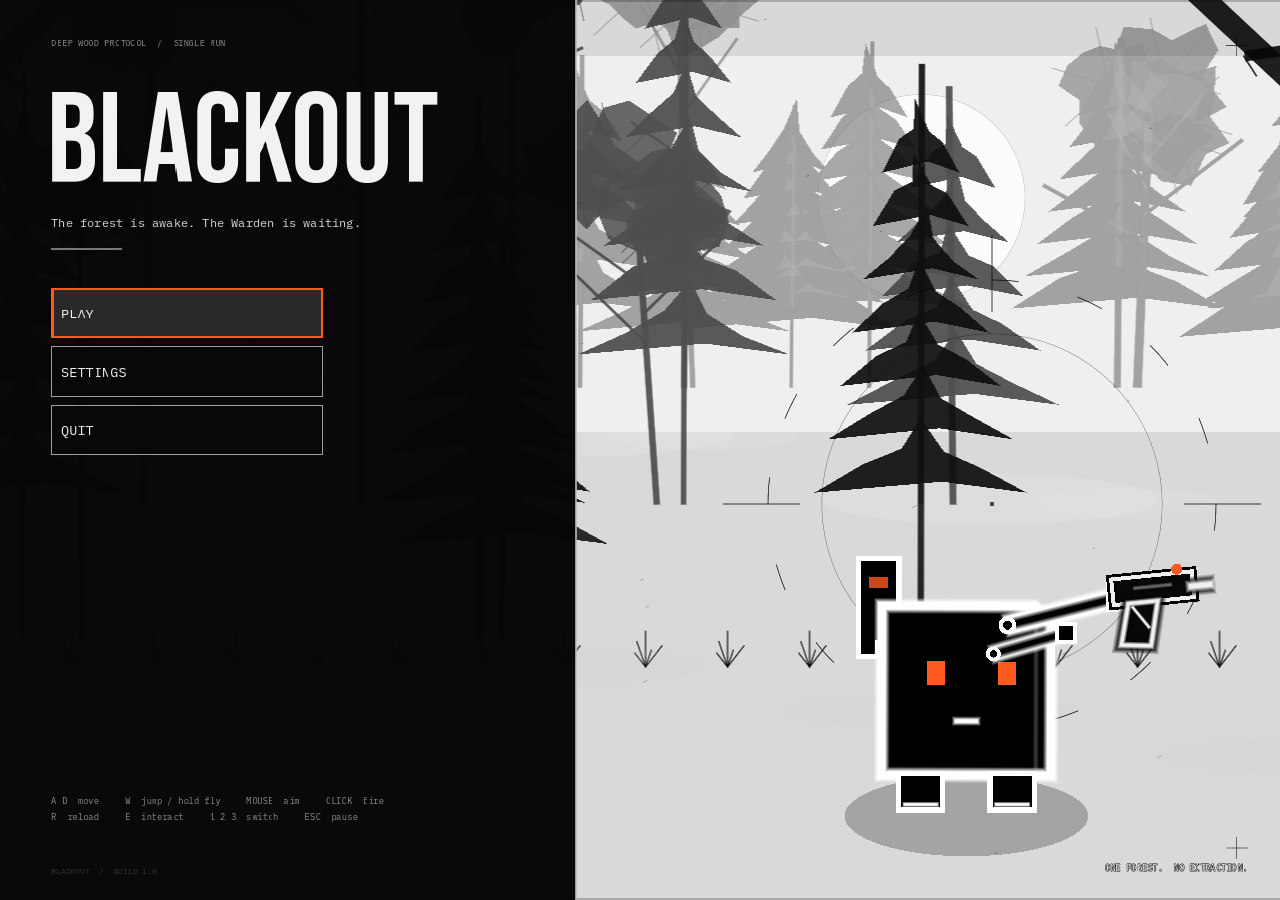
==== play/index.html @ 55192351 "Build BLACKOUT game site" ====
<!DOCTYPE html>
<html lang="en">
	<head>
		<meta charset="utf-8">
		<meta name="viewport" content="width=device-width, user-scalable=no, initial-scale=1.0">
		<title>BLACKOUT</title>
		<style>
html, body, #canvas {
	margin: 0;
	padding: 0;
	border: 0;
}

body {
	color: white;
	background-color: black;
	overflow: hidden;
	touch-action: none;
}

#canvas {
	display: block;
}

#canvas:focus {
	outline: none;
}

#status, #status-splash, #status-progress {
	position: absolute;
	left: 0;
	right: 0;
}

#status, #status-splash {
	top: 0;
	bottom: 0;
}

#status {
	background-color: #090909;
	display: flex;
	flex-direction: column;
	justify-content: center;
	align-items: center;
	visibility: hidden;
}

#status-splash {
	max-height: 100%;
	max-width: 100%;
	margin: auto;
}

#status-splash.show-image--false {
	display: none;
}

#status-splash.fullsize--true {
	height: 100%;
	width: 100%;
	object-fit: contain;
}

#status-splash.use-filter--false {
	image-rendering: pixelated;
}

#status-progress, #status-notice {
	display: none;
}

#status-progress {
	bottom: 10%;
	width: 50%;
	margin: 0 auto;
}

#status-notice {
	background-color: #5b3943;
	border-radius: 0.5rem;
	border: 1px solid #9b3943;
	color: #e0e0e0;
	font-family: 'Noto Sans', 'Droid Sans', Arial, sans-serif;
	line-height: 1.3;
	margin: 0 2rem;
	overflow: hidden;
	padding: 1rem;
	text-align: center;
	z-index: 1;
}
		</style>
		<link id="-gd-engine-icon" rel="icon" type="image/png" href="index.icon.png" />
<link rel="apple-touch-icon" href="index.apple-touch-icon.png"/>

	</head>
	<body>
		<canvas id="canvas">
			Your browser does not support the canvas tag.
		</canvas>

		<noscript>
			Your browser does not support JavaScript.
		</noscript>

		<div id="status">
			<img id="status-splash" class="show-image--false fullsize--true use-filter--true" src="index.png" alt="">
			<progress id="status-progress"></progress>
			<div id="status-notice"></div>
		</div>

		<script src="index.js"></script>
		<script>
const GODOT_CONFIG = {"args":[],"canvasResizePolicy":2,"emscriptenPoolSize":8,"ensureCrossOriginIsolationHeaders":true,"executable":"index","experimentalVK":false,"fileSizes":{"index.pck":4102528,"index.wasm":39513091},"focusCanvas":true,"gdextensionLibs":[],"godotPoolSize":4};
const GODOT_THREADS_ENABLED = false;
const engine = new Engine(GODOT_CONFIG);

(function () {
	const statusOverlay = document.getElementById('status');
	const statusProgress = document.getElementById('status-progress');
	const statusNotice = document.getElementById('status-notice');

	let initializing = true;
	let statusMode = '';

	function setStatusMode(mode) {
		if (statusMode === mode || !initializing) {
			return;
		}
		if (mode === 'hidden') {
			statusOverlay.remove();
			initializing = false;
			return;
		}
		statusOverlay.style.visibility = 'visible';
		statusProgress.style.display = mode === 'progress' ? 'block' : 'none';
		statusNotice.style.display = mode === 'notice' ? 'block' : 'none';
		statusMode = mode;
	}

	function setStatusNotice(text) {
		while (statusNotice.lastChild) {
			statusNotice.removeChild(statusNotice.lastChild);
		}
		const lines = text.split('\n');
		lines.forEach((line) => {
			statusNotice.appendChild(document.createTextNode(line));
			statusNotice.appendChild(document.createElement('br'));
		});
	}

	function displayFailureNotice(err) {
		console.error(err);
		if (err instanceof Error) {
			setStatusNotice(err.message);
		} else if (typeof err === 'string') {
			setStatusNotice(err);
		} else {
			setStatusNotice('An unknown error occurred.');
		}
		setStatusMode('notice');
		initializing = false;
	}

	const missing = Engine.getMissingFeatures({
		threads: GODOT_THREADS_ENABLED,
	});

	if (missing.length !== 0) {
		if (GODOT_CONFIG['serviceWorker'] && GODOT_CONFIG['ensureCrossOriginIsolationHeaders'] && 'serviceWorker' in navigator) {
			let serviceWorkerRegistrationPromise;
			try {
				serviceWorkerRegistrationPromise = navigator.serviceWorker.getRegistration();
			} catch (err) {
				serviceWorkerRegistrationPromise = Promise.reject(new Error('Service worker registration failed.'));
			}
			// There's a chance that installing the service worker would fix the issue
			Promise.race([
				serviceWorkerRegistrationPromise.then((registration) => {
					if (registration != null) {
						return Promise.reject(new Error('Service worker already exists.'));
					}
					return registration;
				}).then(() => engine.installServiceWorker()),
				// For some reason, `getRegistration()` can stall
				new Promise((resolve) => {
					setTimeout(() => resolve(), 2000);
				}),
			]).then(() => {
				// Reload if there was no error.
				window.location.reload();
			}).catch((err) => {
				console.error('Error while registering service worker:', err);
			});
		} else {
			// Display the message as usual
			const missingMsg = 'Error\nThe following features required to run Godot projects on the Web are missing:\n';
			displayFailureNotice(missingMsg + missing.join('\n'));
		}
	} else {
		setStatusMode('progress');
		engine.startGame({
			'onProgress': function (current, total) {
				if (current > 0 && total > 0) {
					statusProgress.value = current;
					statusProgress.max = total;
				} else {
					statusProgress.removeAttribute('value');
					statusProgress.removeAttribute('max');
				}
			},
		}).then(() => {
			setStatusMode('hidden');
		}, displayFailureNotice);
	}
}());
		</script>
	</body>
</html>
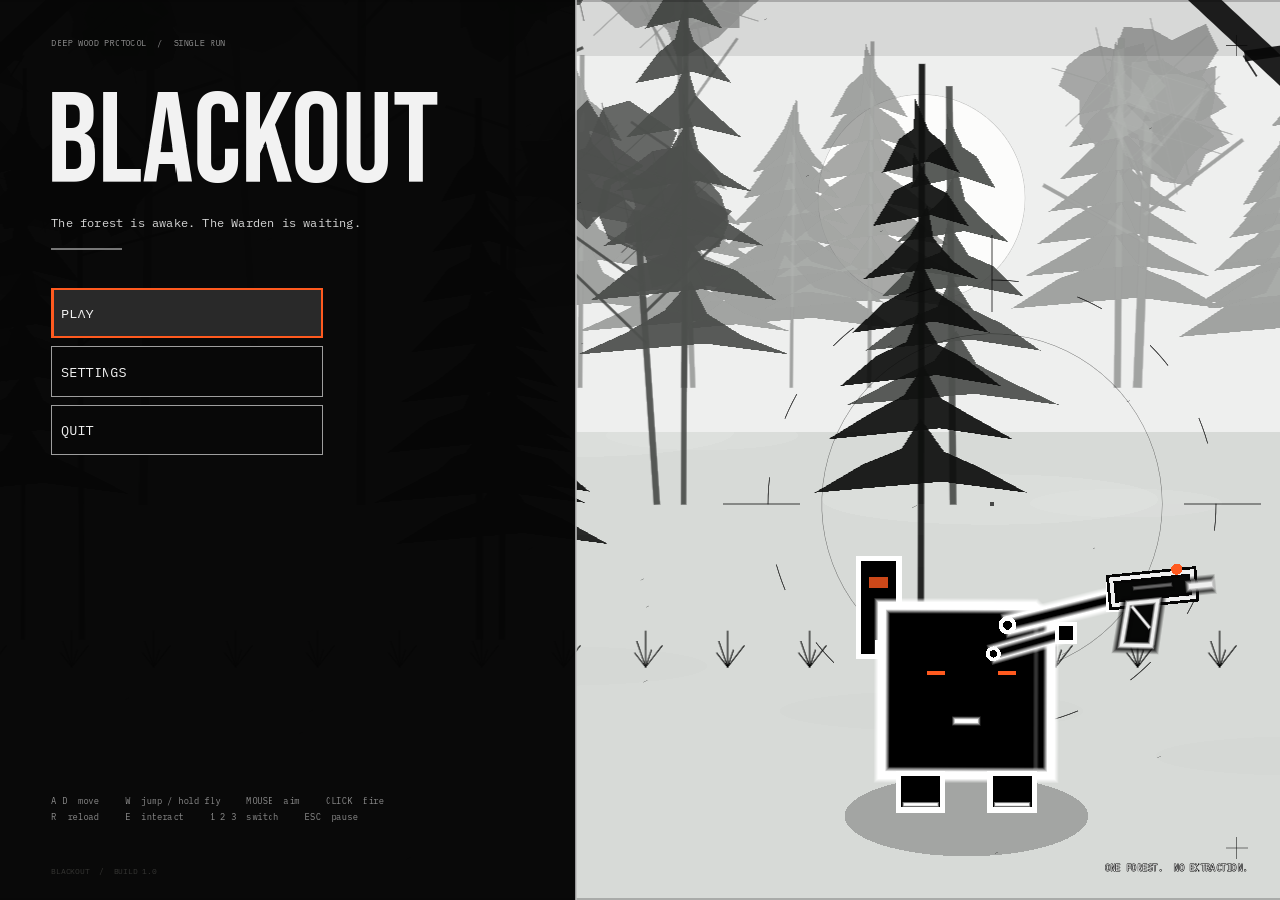
==== commit cc5b430b: "Add browser audio unlock" ====
--- a/play/index.html
+++ b/play/index.html
@@ -109,6 +109,7 @@
 			<div id="status-notice"></div>
 		</div>
 
+		<script src="audio-unlock.js"></script>
 		<script src="index.js"></script>
 		<script>
 const GODOT_CONFIG = {"args":[],"canvasResizePolicy":2,"emscriptenPoolSize":8,"ensureCrossOriginIsolationHeaders":true,"executable":"index","experimentalVK":false,"fileSizes":{"index.pck":4102528,"index.wasm":39513091},"focusCanvas":true,"gdextensionLibs":[],"godotPoolSize":4};
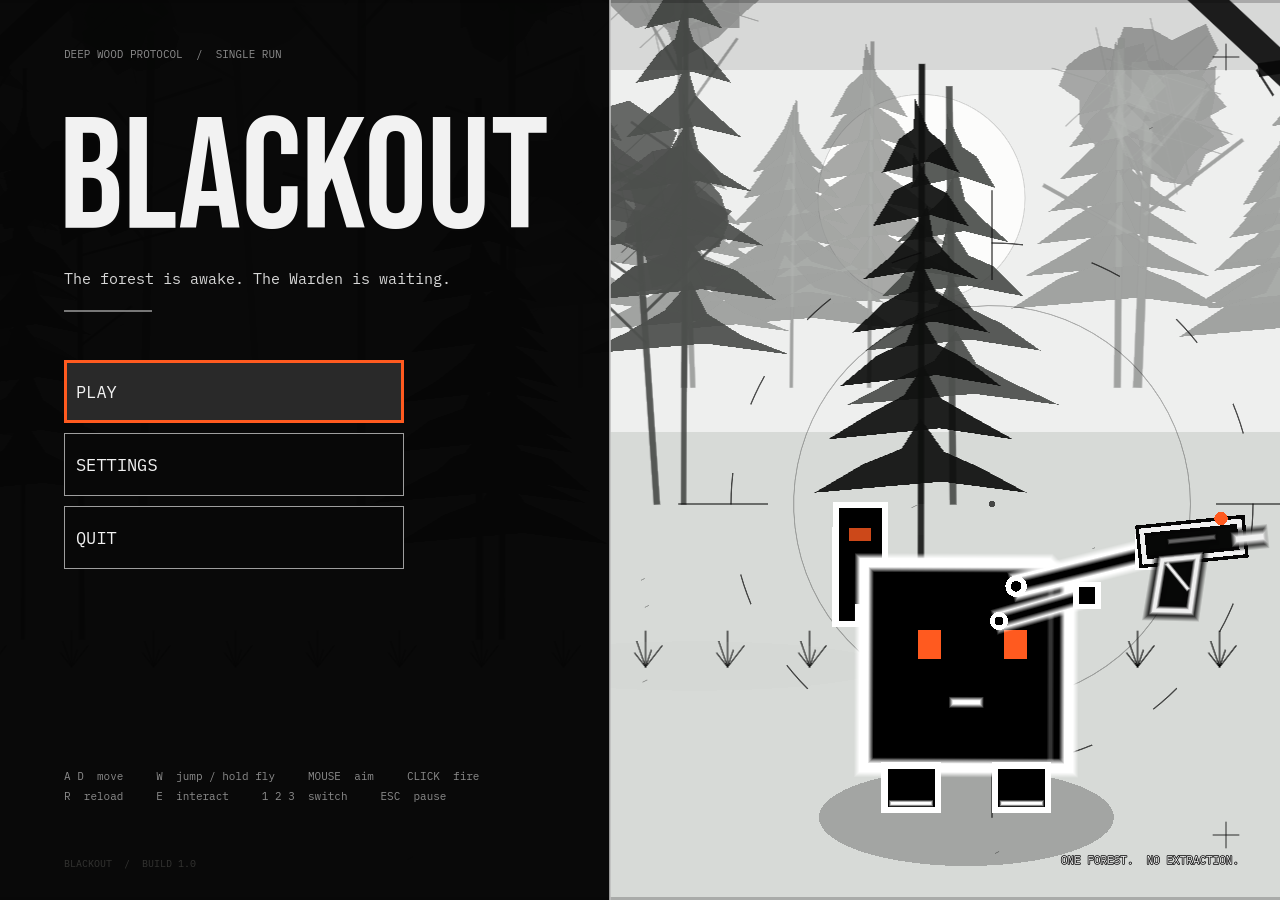
==== commit edf48cf1: "Ship optimized 1280x720 builds" ====
--- a/play/index.html
+++ b/play/index.html
@@ -112,7 +112,7 @@
 		<script src="audio-unlock.js"></script>
 		<script src="index.js"></script>
 		<script>
-const GODOT_CONFIG = {"args":[],"canvasResizePolicy":2,"emscriptenPoolSize":8,"ensureCrossOriginIsolationHeaders":true,"executable":"index","experimentalVK":false,"fileSizes":{"index.pck":4102528,"index.wasm":39513091},"focusCanvas":true,"gdextensionLibs":[],"godotPoolSize":4};
+const GODOT_CONFIG = {"args":[],"canvasResizePolicy":2,"emscriptenPoolSize":8,"ensureCrossOriginIsolationHeaders":true,"executable":"index","experimentalVK":false,"fileSizes":{"index.pck":4103968,"index.wasm":39513091},"focusCanvas":true,"gdextensionLibs":[],"godotPoolSize":4};
 const GODOT_THREADS_ENABLED = false;
 const engine = new Engine(GODOT_CONFIG);
 
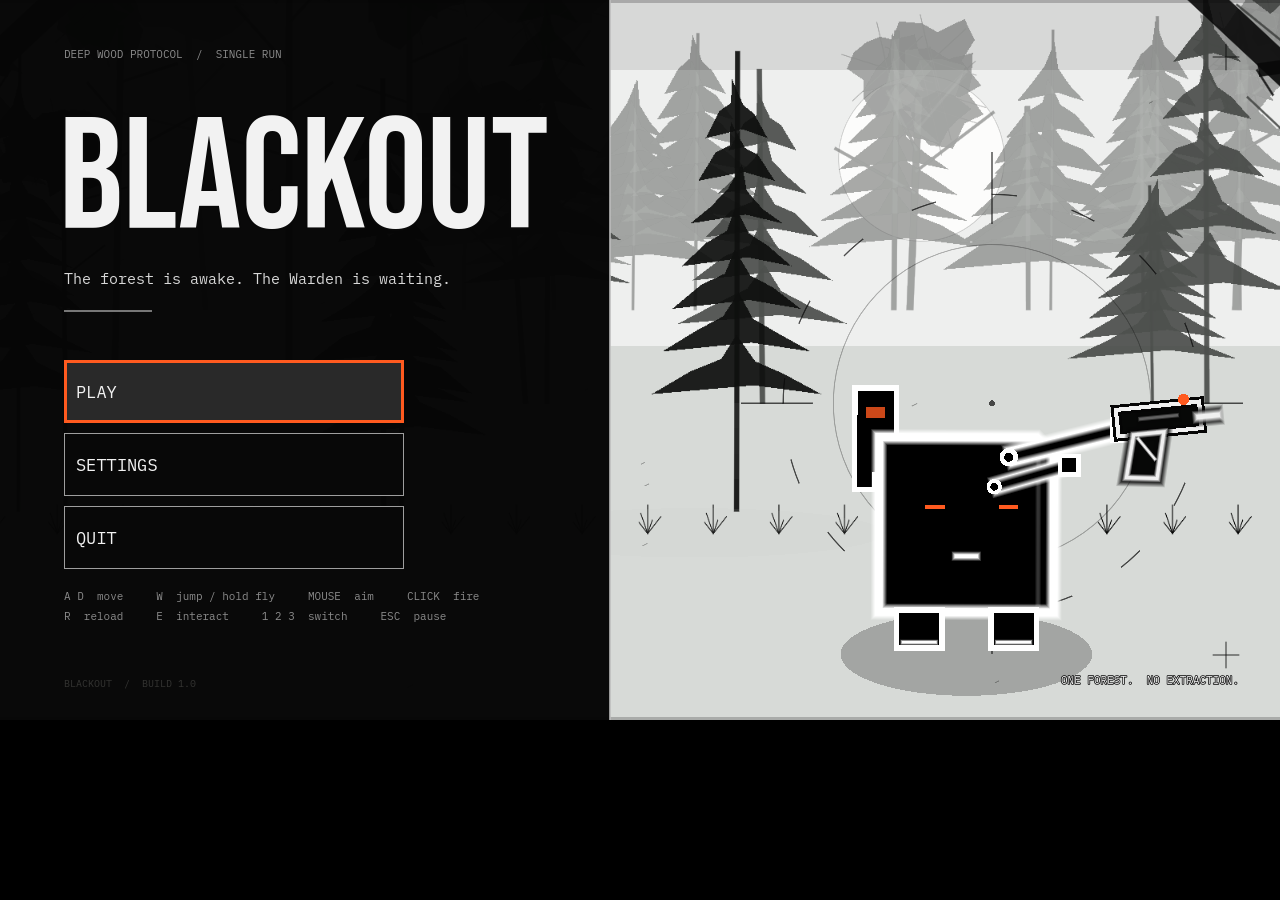
==== commit 248bfce4: "Cap web canvas to project resolution" ====
--- a/play/index.html
+++ b/play/index.html
@@ -112,7 +112,7 @@
 		<script src="audio-unlock.js"></script>
 		<script src="index.js"></script>
 		<script>
-const GODOT_CONFIG = {"args":[],"canvasResizePolicy":2,"emscriptenPoolSize":8,"ensureCrossOriginIsolationHeaders":true,"executable":"index","experimentalVK":false,"fileSizes":{"index.pck":4103968,"index.wasm":39513091},"focusCanvas":true,"gdextensionLibs":[],"godotPoolSize":4};
+const GODOT_CONFIG = {"args":[],"canvasResizePolicy":1,"emscriptenPoolSize":8,"ensureCrossOriginIsolationHeaders":true,"executable":"index","experimentalVK":false,"fileSizes":{"index.pck":4103968,"index.wasm":39513091},"focusCanvas":true,"gdextensionLibs":[],"godotPoolSize":4};
 const GODOT_THREADS_ENABLED = false;
 const engine = new Engine(GODOT_CONFIG);
 
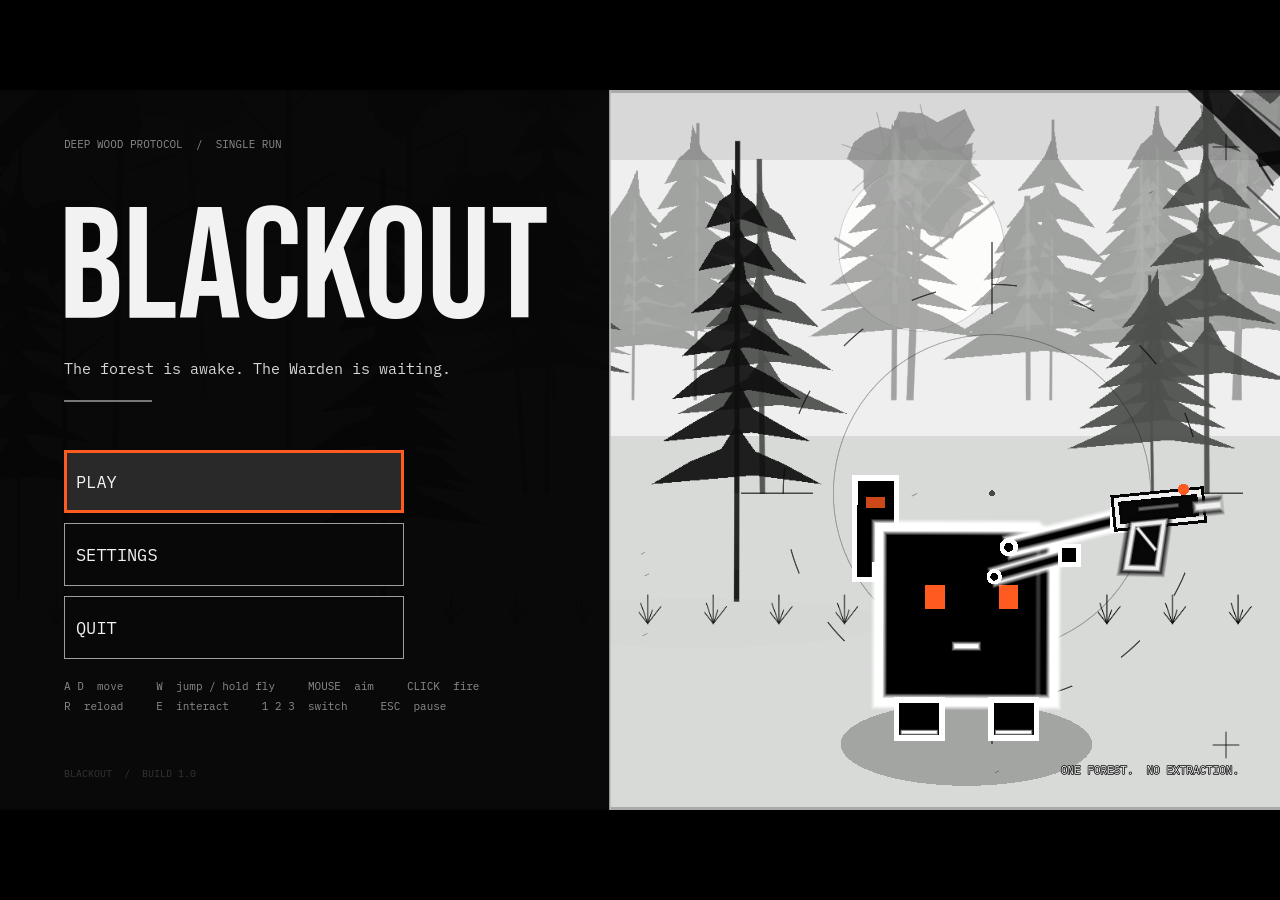
==== commit 14af124d: "Fill browser canvas to viewport" ====
--- a/play/index.html
+++ b/play/index.html
@@ -10,6 +10,8 @@
 	padding: 0;
 	border: 0;
 }
+html, body { width: 100%; height: 100%; }
+#canvas { width: 100% !important; height: 100% !important; object-fit: contain; }
 
 body {
 	color: white;
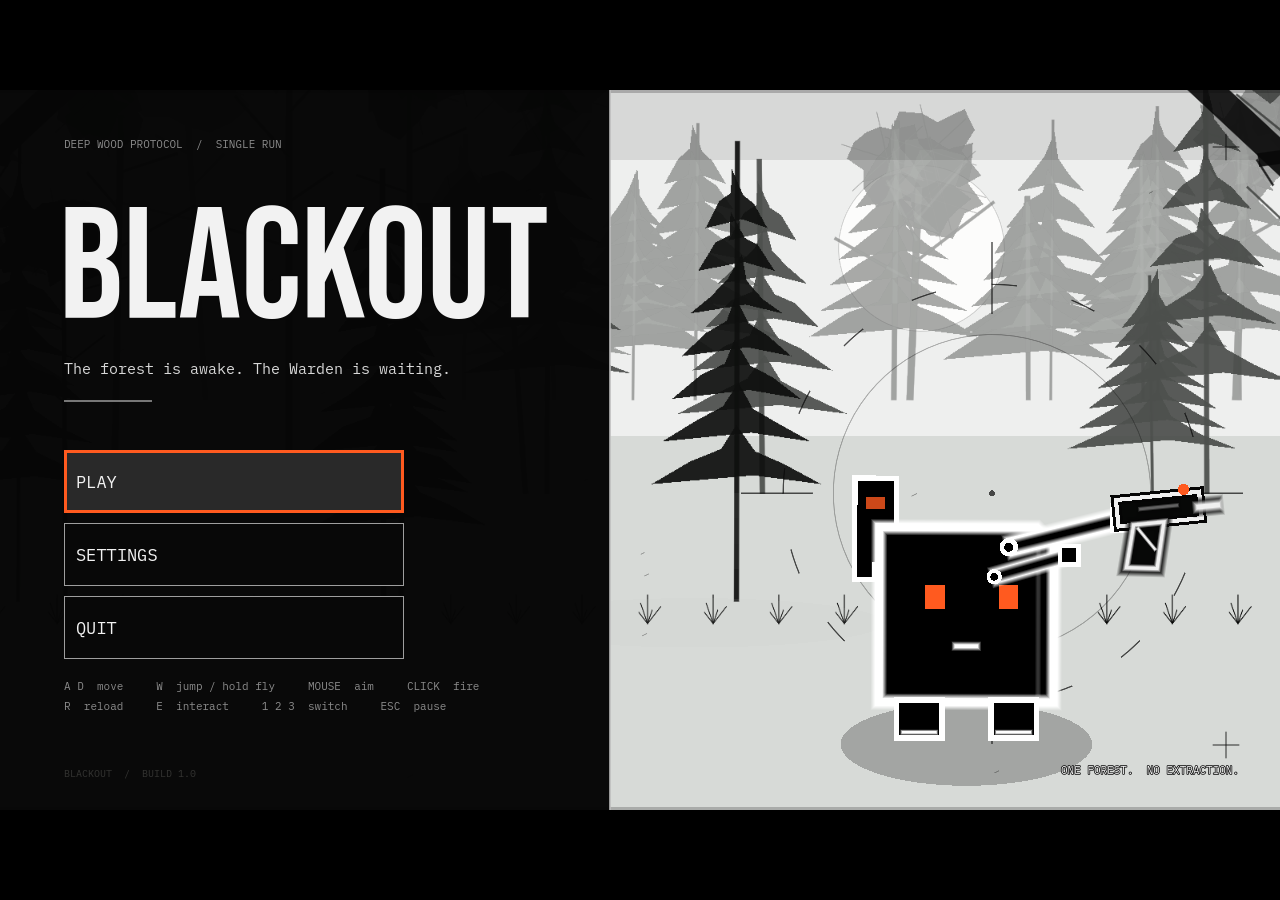
==== commit 22701e4e: "Add touch controls and mobile builds" ====
--- a/play/index.html
+++ b/play/index.html
@@ -10,8 +10,8 @@
 	padding: 0;
 	border: 0;
 }
-html, body { width: 100%; height: 100%; }
-#canvas { width: 100% !important; height: 100% !important; object-fit: contain; }
+html, body { width: 100%; height: 100%; background: #000; overflow: hidden; display: flex; align-items: center; justify-content: center; }
+#canvas { width: min(100vw, 177.7778vh) !important; height: min(100vh, 56.25vw) !important; }
 
 body {
 	color: white;
@@ -114,7 +114,7 @@
 		<script src="audio-unlock.js"></script>
 		<script src="index.js"></script>
 		<script>
-const GODOT_CONFIG = {"args":[],"canvasResizePolicy":1,"emscriptenPoolSize":8,"ensureCrossOriginIsolationHeaders":true,"executable":"index","experimentalVK":false,"fileSizes":{"index.pck":4103968,"index.wasm":39513091},"focusCanvas":true,"gdextensionLibs":[],"godotPoolSize":4};
+const GODOT_CONFIG = {"args":[],"canvasResizePolicy":1,"emscriptenPoolSize":8,"ensureCrossOriginIsolationHeaders":true,"executable":"index","experimentalVK":false,"fileSizes":{"index.pck":4115420,"index.wasm":39513091},"focusCanvas":true,"gdextensionLibs":[],"godotPoolSize":4};
 const GODOT_THREADS_ENABLED = false;
 const engine = new Engine(GODOT_CONFIG);
 
